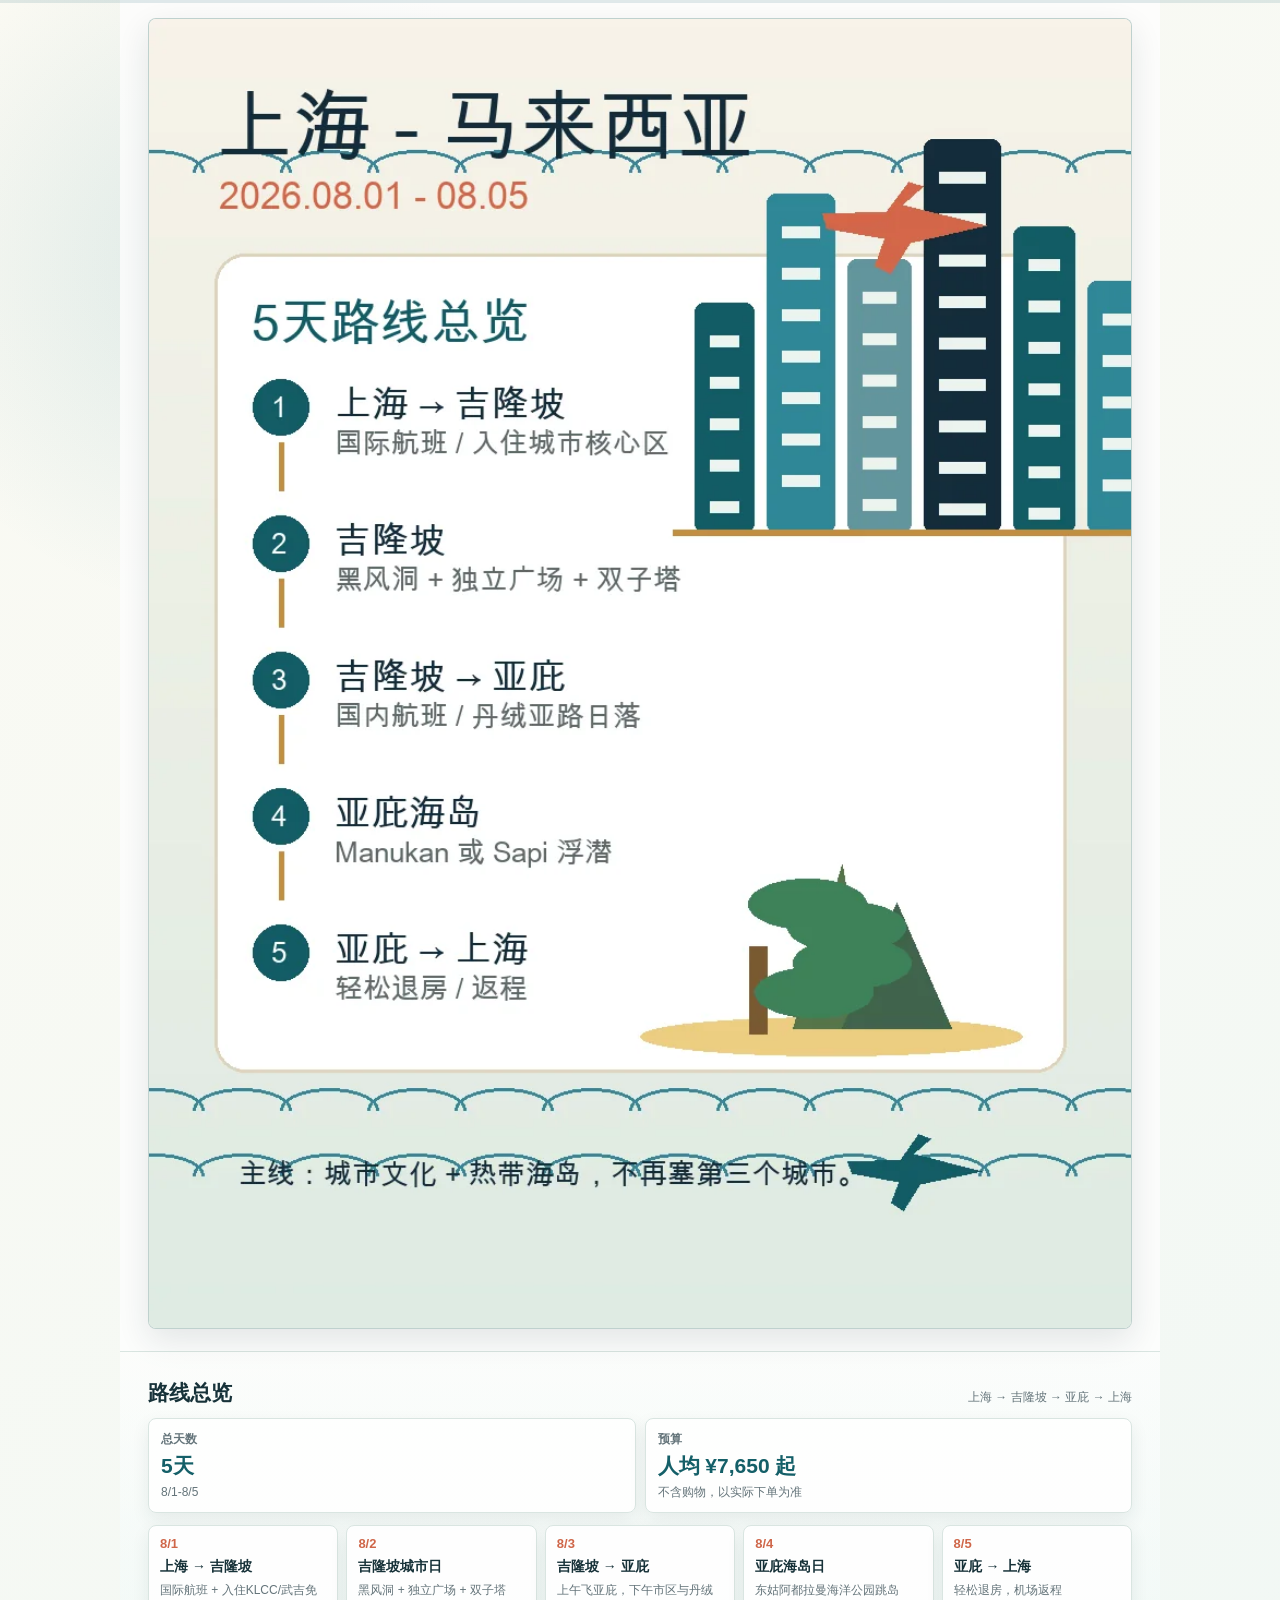
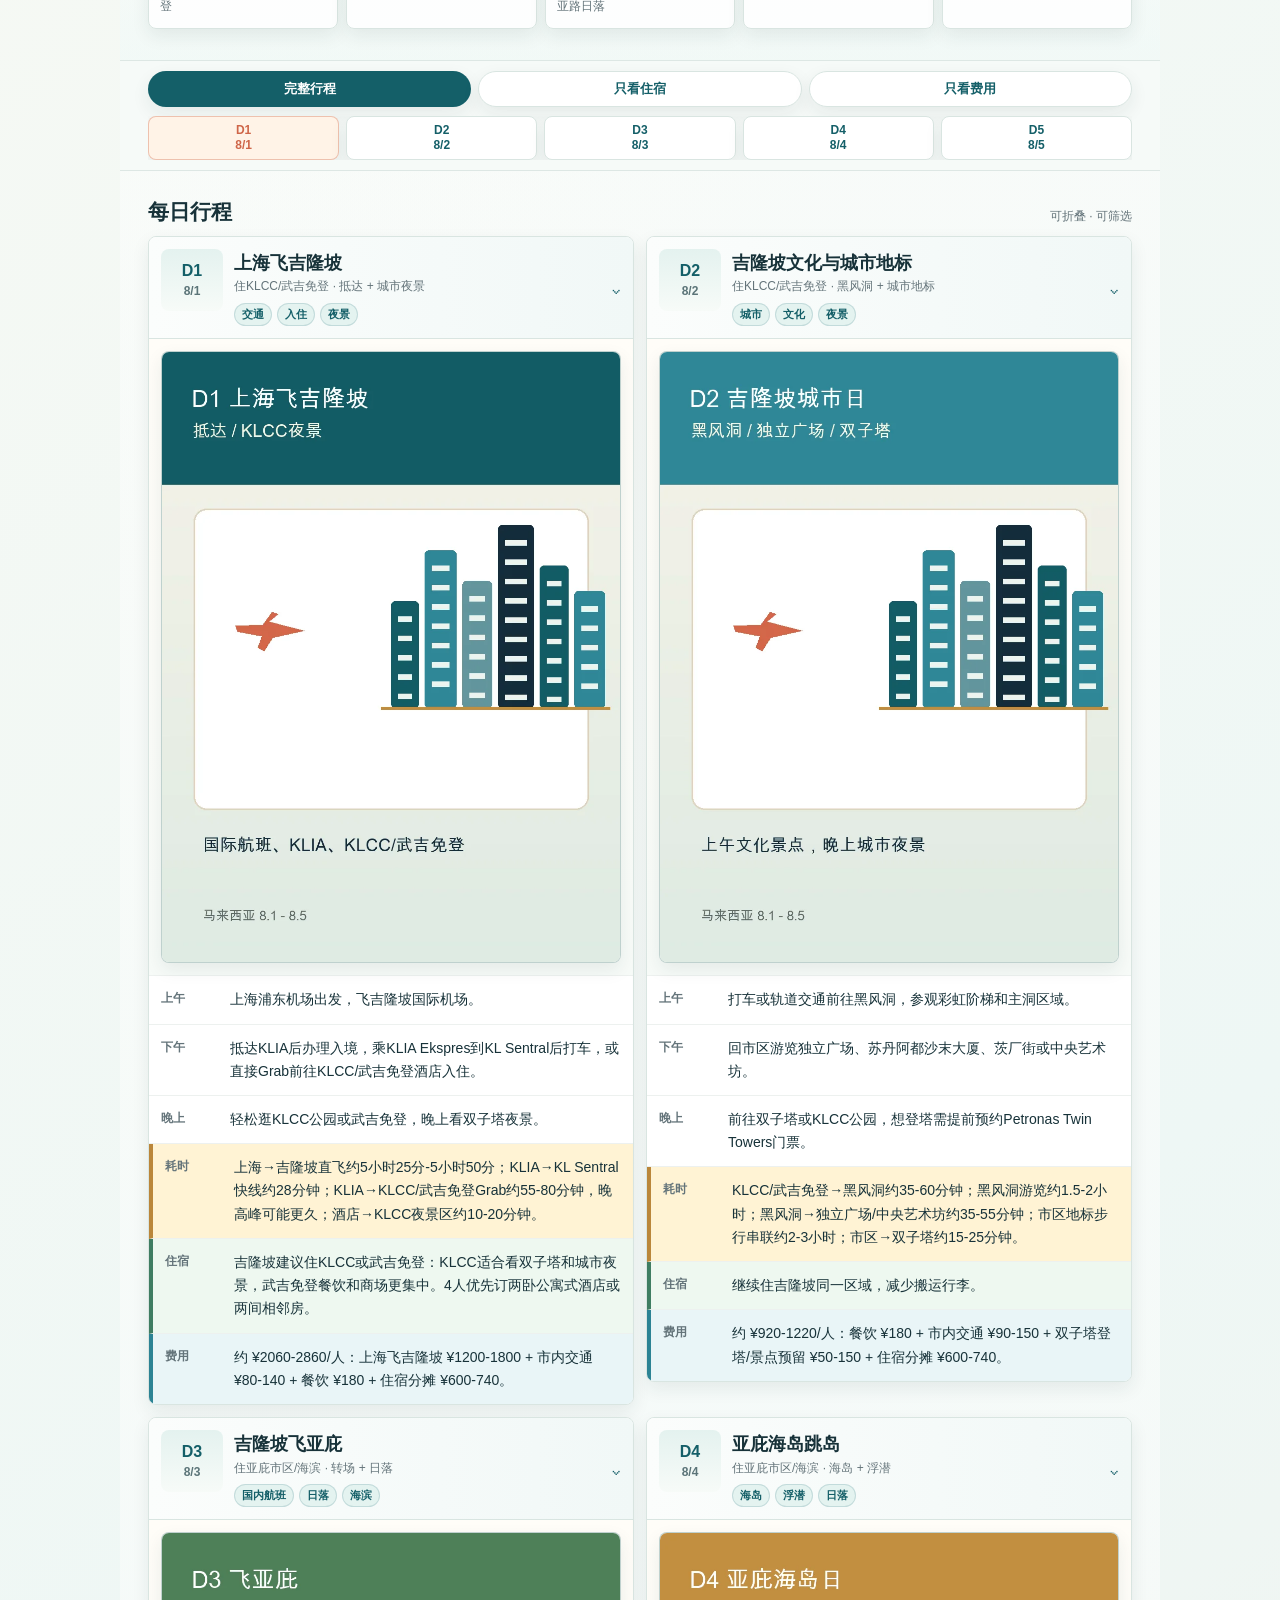
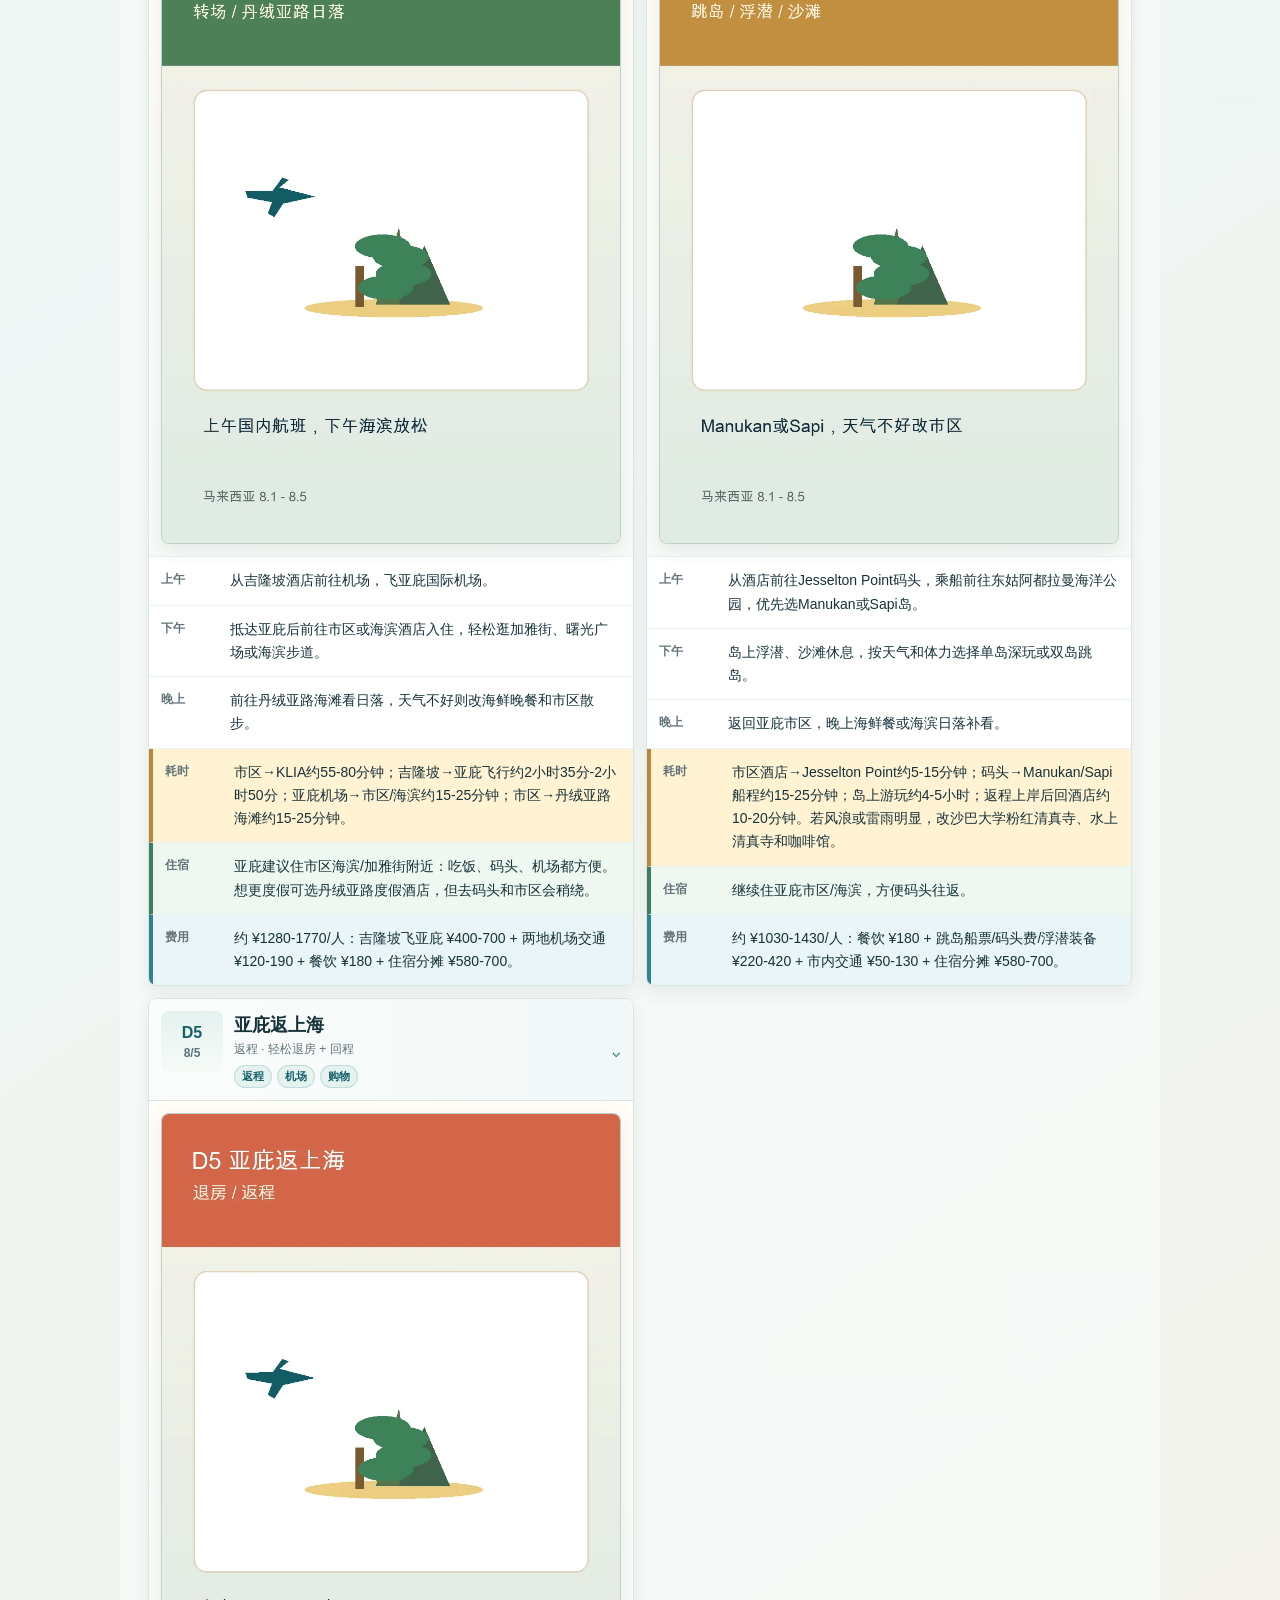
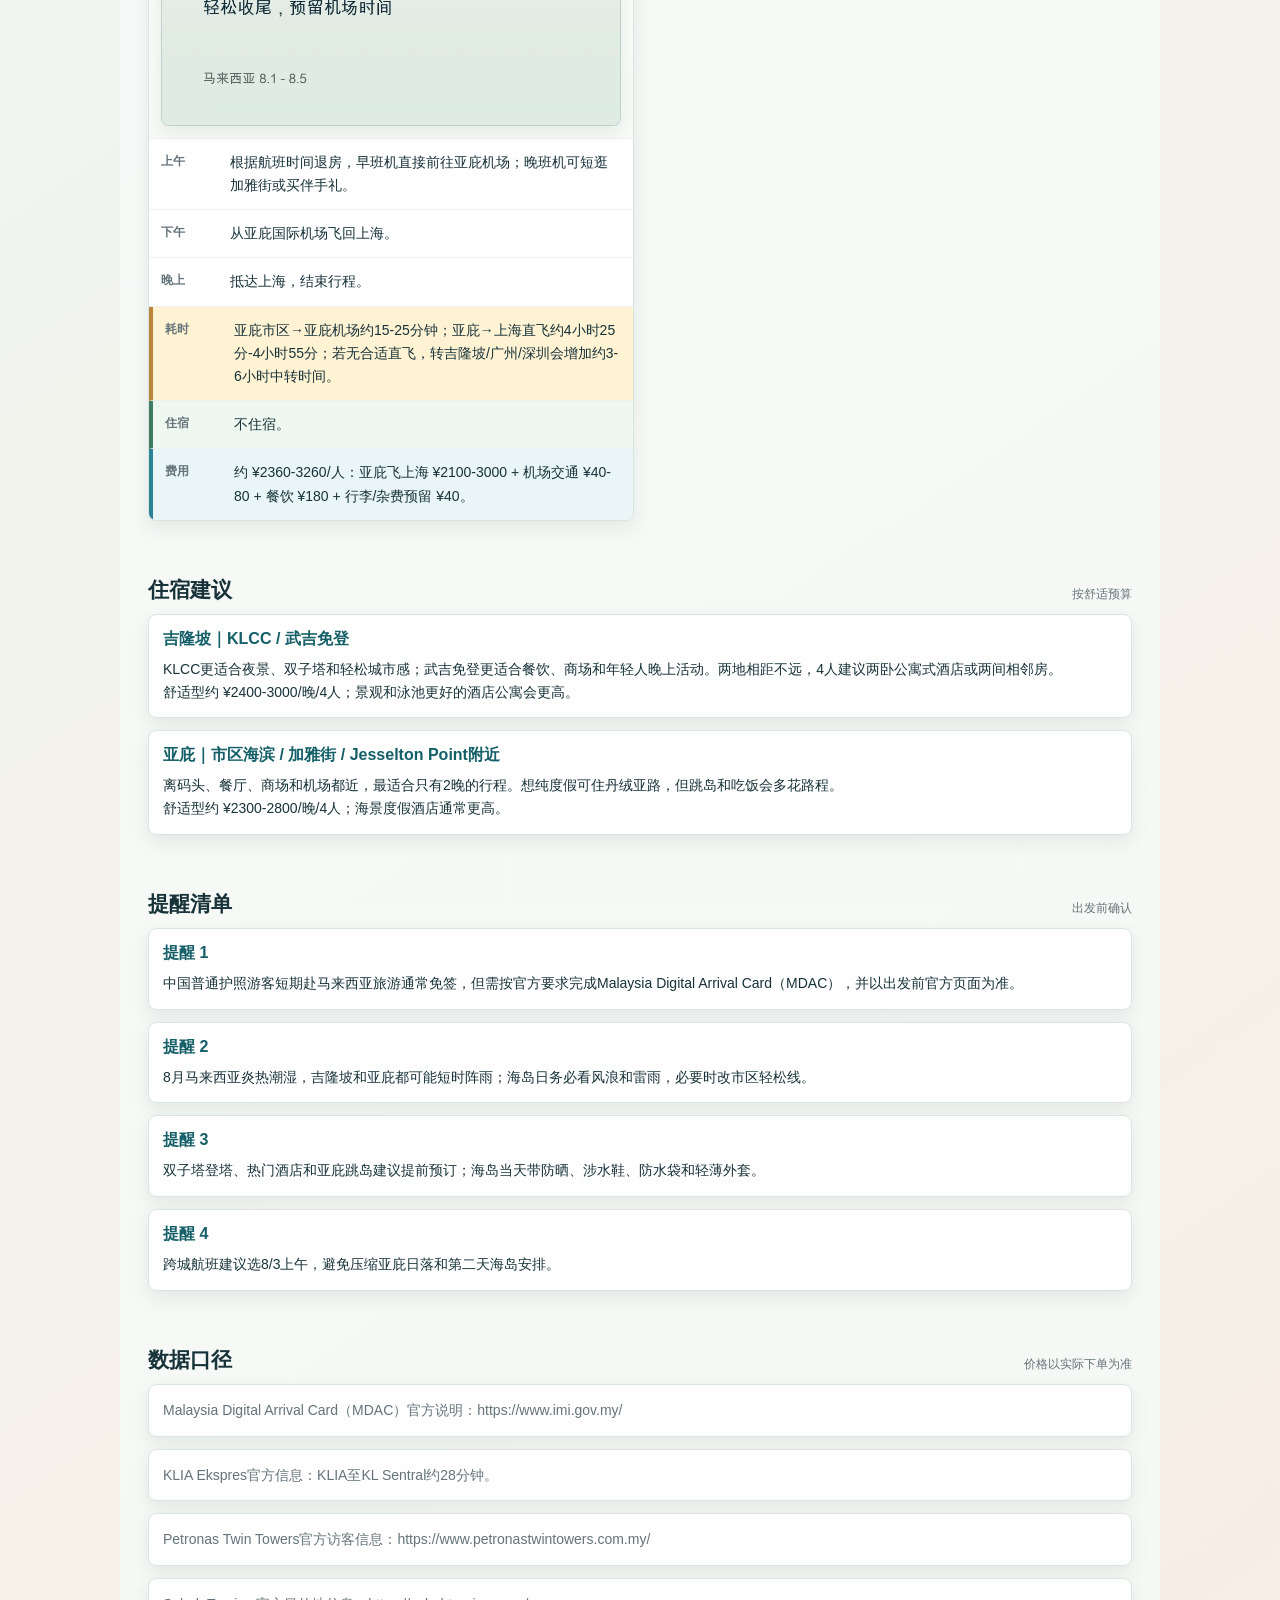
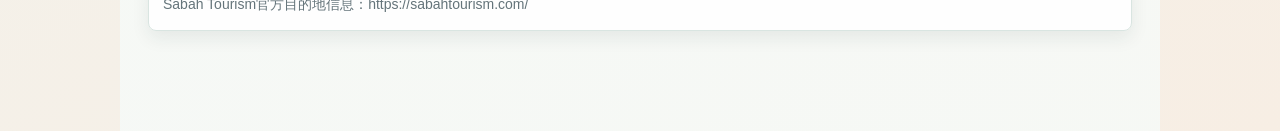
==== malaysia-2026/index.html @ f91eb735 "Add Malaysia 5 day itinerary page" ====
<!doctype html>
<html lang="zh-CN">
<head>
  <meta charset="utf-8" />
  <meta name="viewport" content="width=device-width, initial-scale=1, viewport-fit=cover" />
  <meta name="theme-color" content="#eef7f5" />
  <meta name="description" content="2026年8月1日至8月5日，上海出发，吉隆坡进、亚庇出的马来西亚5天旅行方案。" />
  <title>马来西亚5天旅行方案</title>
  <link rel="icon" type="image/png" href="assets/images/favicon.png" />
  <link rel="preload" href="assets/css/styles.css" as="style" />
  <link rel="preload" href="assets/data/itinerary.json" as="fetch" crossorigin="anonymous" />
  <link rel="preload" href="assets/images/malaysia-overview.webp" as="image" type="image/webp" />
  <link rel="stylesheet" href="assets/css/styles.css" />
</head>
<body>
  <div class="scroll-meter" aria-hidden="true"><span id="scrollMeter"></span></div>
  <div class="app-shell">
    <header class="hero" id="top">
      <img src="assets/images/malaysia-overview.webp" alt="马来西亚5天旅行总览图" width="900" height="1200" loading="eager" decoding="async" fetchpriority="high" />
    </header>

    <main>
      <section class="overview-band" aria-labelledby="overviewTitle">
        <div class="section-heading">
          <h2 id="overviewTitle">路线总览</h2>
          <span id="routeText">上海 → 吉隆坡 → 亚庇 → 上海</span>
        </div>
        <div class="stat-grid" id="statGrid"></div>
        <div class="route-strip" id="routeStrip" aria-label="基础路线"></div>
      </section>

      <nav class="control-bar" aria-label="行程快捷导航">
        <div class="view-tabs" role="tablist" aria-label="日程视图">
          <button class="view-tab is-active" type="button" data-view="all">完整行程</button>
          <button class="view-tab" type="button" data-view="stay">只看住宿</button>
          <button class="view-tab" type="button" data-view="cost">只看费用</button>
        </div>
        <div class="day-nav" id="dayNav"></div>
      </nav>

      <section class="itinerary-section" aria-labelledby="dailyTitle">
        <div class="section-heading">
          <h2 id="dailyTitle">每日行程</h2>
          <span>可折叠 · 可筛选</span>
        </div>
        <div class="day-list" id="dayList"></div>
      </section>

      <section class="info-section" aria-labelledby="lodgingTitle">
        <div class="section-heading">
          <h2 id="lodgingTitle">住宿建议</h2>
          <span>按舒适预算</span>
        </div>
        <div class="info-list" id="lodgingList"></div>
      </section>

      <section class="info-section" aria-labelledby="reminderTitle">
        <div class="section-heading">
          <h2 id="reminderTitle">提醒清单</h2>
          <span>出发前确认</span>
        </div>
        <div class="reminder-list" id="reminderList"></div>
      </section>

      <section class="info-section source-section" aria-labelledby="sourceTitle">
        <div class="section-heading">
          <h2 id="sourceTitle">数据口径</h2>
          <span>价格以实际下单为准</span>
        </div>
        <div class="source-list" id="sourceList"></div>
      </section>
    </main>
  </div>

  <div class="toast" id="toast" role="status" aria-live="polite"></div>
  <button class="top-button" id="topButton" type="button" aria-label="回到顶部">↑</button>
  <script src="assets/js/app.js" defer></script>
</body>
</html>
---- malaysia-2026/assets/css/styles.css ----
:root {
  color-scheme: light;
  --bg: #f3f7f4;
  --surface: rgba(255, 255, 255, 0.92);
  --surface-solid: #ffffff;
  --ink: #173239;
  --muted: #64747a;
  --line: #d9e5e1;
  --teal: #145f68;
  --sea: #2c8394;
  --leaf: #3f7d62;
  --coral: #cf6649;
  --gold: #ba863a;
  --gold-soft: #fff3d4;
  --sky-soft: #e9f5f7;
  --shadow: 0 12px 32px rgba(23, 50, 57, 0.11);
  --shadow-soft: 0 7px 18px rgba(23, 50, 57, 0.08);
  --radius: 8px;
  --safe-bottom: env(safe-area-inset-bottom);
  font-family: -apple-system, BlinkMacSystemFont, "PingFang SC", "Microsoft YaHei", sans-serif;
}

* {
  box-sizing: border-box;
}

html {
  scroll-behavior: smooth;
}

body {
  margin: 0;
  background:
    radial-gradient(circle at 18% 4%, rgba(44, 131, 148, 0.14), transparent 22rem),
    linear-gradient(145deg, #fbfaf3 0%, #eef7f5 48%, #f7eee4 100%);
  color: var(--ink);
  letter-spacing: 0;
  -webkit-font-smoothing: antialiased;
}

button {
  font: inherit;
  color: inherit;
  -webkit-tap-highlight-color: transparent;
}

img {
  display: block;
  max-width: 100%;
}

.scroll-meter {
  position: fixed;
  inset: 0 0 auto;
  z-index: 80;
  height: 3px;
  background: rgba(20, 95, 104, 0.12);
}

.scroll-meter span {
  display: block;
  width: 0;
  height: 100%;
  background: linear-gradient(90deg, var(--teal), var(--coral));
}

.app-shell {
  max-width: 1040px;
  min-height: 100vh;
  margin: 0 auto;
  background: linear-gradient(180deg, rgba(255, 255, 255, 0.48), rgba(246, 250, 248, 0.84));
}

.hero {
  padding: calc(10px + env(safe-area-inset-top)) 10px 12px;
  border-bottom: 1px solid var(--line);
  background: rgba(255, 255, 255, 0.58);
}

.hero img {
  width: 100%;
  height: auto;
  border: 1px solid rgba(184, 205, 201, 0.9);
  border-radius: var(--radius);
  background: var(--surface-solid);
  box-shadow: var(--shadow);
}

main {
  padding-bottom: calc(72px + var(--safe-bottom));
}

section {
  padding: 22px 12px;
}

.section-heading {
  display: flex;
  align-items: flex-end;
  justify-content: space-between;
  gap: 12px;
  margin-bottom: 12px;
}

.section-heading h2 {
  margin: 0;
  font-size: 21px;
  line-height: 1.2;
}

.section-heading span {
  max-width: 54%;
  color: var(--muted);
  font-size: 12px;
  line-height: 1.35;
  text-align: right;
}

.overview-band {
  background: linear-gradient(180deg, rgba(255, 255, 255, 0.4), rgba(235, 247, 244, 0.5));
}

.stat-grid {
  display: grid;
  grid-template-columns: repeat(2, minmax(0, 1fr));
  gap: 9px;
  margin-bottom: 12px;
}

.stat-card,
.route-step,
.day-card,
.info-card,
.reminder-item,
.source-item {
  border: 1px solid var(--line);
  border-radius: var(--radius);
  background: rgba(255, 255, 255, 0.88);
  box-shadow: var(--shadow-soft);
}

.stat-card {
  min-height: 88px;
  padding: 12px;
}

.stat-card span {
  display: block;
  color: var(--muted);
  font-size: 12px;
  font-weight: 700;
}

.stat-card strong {
  display: block;
  margin-top: 7px;
  color: var(--teal);
  font-size: 21px;
  line-height: 1.05;
}

.stat-card small {
  display: block;
  margin-top: 7px;
  color: var(--muted);
  font-size: 12px;
  line-height: 1.35;
}

.route-strip {
  display: grid;
  grid-auto-flow: column;
  grid-auto-columns: minmax(146px, 1fr);
  gap: 8px;
  overflow-x: auto;
  padding-bottom: 3px;
  scroll-snap-type: x proximity;
  scrollbar-width: none;
}

.route-strip::-webkit-scrollbar,
.day-nav::-webkit-scrollbar {
  display: none;
}

.route-step {
  min-height: 104px;
  padding: 11px;
  scroll-snap-align: start;
}

.route-step b {
  display: block;
  color: var(--coral);
  font-size: 13px;
  line-height: 1.1;
}

.route-step strong {
  display: block;
  margin-top: 7px;
  font-size: 14px;
  line-height: 1.25;
}

.route-step span {
  display: block;
  margin-top: 6px;
  color: var(--muted);
  font-size: 12px;
  line-height: 1.35;
}

.control-bar {
  position: sticky;
  top: 3px;
  z-index: 50;
  padding: 10px 12px;
  border-block: 1px solid rgba(217, 229, 225, 0.86);
  background: rgba(246, 250, 248, 0.92);
  backdrop-filter: blur(16px);
}

.view-tabs {
  display: grid;
  grid-template-columns: repeat(3, minmax(0, 1fr));
  gap: 7px;
  margin-bottom: 9px;
}

.view-tab,
.day-chip,
.top-button {
  border: 1px solid var(--line);
  background: var(--surface-solid);
  box-shadow: var(--shadow-soft);
  cursor: pointer;
}

.view-tab {
  min-height: 36px;
  border-radius: 999px;
  color: var(--teal);
  font-size: 13px;
  font-weight: 760;
}

.view-tab.is-active {
  border-color: rgba(20, 95, 104, 0.28);
  background: var(--teal);
  color: #fff;
}

.day-nav {
  display: grid;
  grid-auto-flow: column;
  grid-auto-columns: minmax(58px, 1fr);
  gap: 7px;
  overflow-x: auto;
}

.day-chip {
  min-height: 44px;
  border-radius: var(--radius);
  color: var(--teal);
  font-size: 12px;
  font-weight: 760;
  line-height: 1.2;
}

.day-chip.is-active {
  border-color: rgba(207, 102, 73, 0.36);
  background: #fff3e7;
  color: var(--coral);
}

.day-list,
.info-list,
.reminder-list,
.source-list {
  display: grid;
  gap: 12px;
}

.day-card {
  overflow: hidden;
  background: var(--surface-solid);
  scroll-margin-top: 112px;
}

.day-button {
  display: grid;
  grid-template-columns: 62px 1fr auto;
  gap: 11px;
  width: 100%;
  padding: 12px;
  border: 0;
  border-bottom: 1px solid var(--line);
  background: linear-gradient(90deg, #fbfdfc, #f1f8f7);
  text-align: left;
  cursor: pointer;
}

.date-box {
  min-height: 62px;
  border-radius: var(--radius);
  background: linear-gradient(180deg, #e4f2ef, #f7fbf8);
  color: var(--teal);
  display: flex;
  flex-direction: column;
  align-items: center;
  justify-content: center;
  text-align: center;
  font-weight: 840;
  font-size: 16px;
  line-height: 1.05;
}

.date-box small {
  margin-top: 5px;
  color: #5b7478;
  font-size: 12px;
  font-weight: 720;
}

.day-title {
  margin: 3px 0 4px;
  font-size: 18px;
  line-height: 1.25;
}

.day-theme {
  margin: 0;
  color: var(--muted);
  font-size: 12px;
  line-height: 1.35;
}

.day-tags {
  display: flex;
  flex-wrap: wrap;
  gap: 5px;
  margin-top: 8px;
}

.day-tags span {
  padding: 3px 7px;
  border: 1px solid rgba(20, 95, 104, 0.16);
  border-radius: 999px;
  color: var(--teal);
  background: rgba(220, 239, 235, 0.7);
  font-size: 11px;
  font-weight: 700;
}

.chevron {
  align-self: center;
  color: var(--teal);
  font-size: 22px;
  line-height: 1;
  transition: transform 180ms ease;
}

.day-card.is-collapsed .chevron {
  transform: rotate(-90deg);
}

.day-card.is-collapsed .slots {
  display: none;
}

.day-photo {
  margin: 0;
  padding: 12px;
  border-bottom: 1px solid #edf1ef;
  background: linear-gradient(180deg, #fffdf8, #f7fbf8);
}

.day-photo img {
  width: 100%;
  height: auto;
  border: 1px solid rgba(184, 205, 201, 0.9);
  border-radius: var(--radius);
  background: #fff;
  box-shadow: var(--shadow-soft);
}

.day-photo[hidden],
.slot[hidden] {
  display: none;
}

.slot {
  display: grid;
  grid-template-columns: 58px 1fr;
  gap: 11px;
  padding: 12px;
  border-bottom: 1px solid #edf1ef;
}

.slot:last-child {
  border-bottom: 0;
}

.slot-name {
  color: var(--muted);
  font-size: 12px;
  font-weight: 820;
  padding-top: 2px;
}

.slot-text {
  color: var(--ink);
  font-size: 14px;
  line-height: 1.66;
  overflow-wrap: anywhere;
}

.slot[data-kind="time"] {
  border-left: 4px solid var(--gold);
  background: var(--gold-soft);
}

.slot[data-kind="stay"] {
  border-left: 4px solid var(--leaf);
  background: #eef8f0;
}

.slot[data-kind="cost"] {
  border-left: 4px solid var(--sea);
  background: var(--sky-soft);
}

.info-card,
.reminder-item,
.source-item {
  padding: 14px;
}

.info-card h3,
.reminder-item h3 {
  margin: 0 0 8px;
  color: var(--teal);
  font-size: 16px;
}

.info-card p,
.reminder-item p,
.source-item {
  margin: 0;
  color: var(--ink);
  font-size: 14px;
  line-height: 1.62;
}

.source-item {
  color: var(--muted);
  overflow-wrap: anywhere;
}

.top-button {
  position: fixed;
  right: 12px;
  bottom: calc(12px + var(--safe-bottom));
  z-index: 70;
  width: 44px;
  height: 44px;
  border-radius: 999px;
  color: var(--teal);
  font-size: 20px;
  opacity: 0;
  pointer-events: none;
  transform: translateY(8px);
  transition: opacity 180ms ease, transform 180ms ease;
}

.top-button.is-visible {
  opacity: 1;
  pointer-events: auto;
  transform: translateY(0);
}

.toast {
  position: fixed;
  left: 50%;
  bottom: calc(68px + var(--safe-bottom));
  z-index: 90;
  max-width: min(320px, calc(100vw - 32px));
  padding: 10px 13px;
  border-radius: 999px;
  background: rgba(23, 50, 57, 0.92);
  color: #fff;
  font-size: 13px;
  opacity: 0;
  pointer-events: none;
  transform: translate(-50%, 8px);
  transition: opacity 180ms ease, transform 180ms ease;
}

.toast.is-visible {
  opacity: 1;
  transform: translate(-50%, 0);
}

@media (min-width: 760px) {
  .hero {
    padding: calc(18px + env(safe-area-inset-top)) 28px 22px;
  }

  section {
    padding: 28px;
  }

  .stat-grid {
    grid-template-columns: repeat(2, minmax(0, 1fr));
  }

  .route-strip {
    grid-template-columns: repeat(5, 1fr);
    grid-auto-flow: initial;
    overflow: visible;
  }

  .day-list {
    grid-template-columns: repeat(2, minmax(0, 1fr));
    align-items: start;
  }

  .control-bar {
    padding-inline: 28px;
  }

  .top-button {
    display: none;
  }
}
---- malaysia-2026/assets/css/styles.css ----
:root {
  color-scheme: light;
  --bg: #f3f7f4;
  --surface: rgba(255, 255, 255, 0.92);
  --surface-solid: #ffffff;
  --ink: #173239;
  --muted: #64747a;
  --line: #d9e5e1;
  --teal: #145f68;
  --sea: #2c8394;
  --leaf: #3f7d62;
  --coral: #cf6649;
  --gold: #ba863a;
  --gold-soft: #fff3d4;
  --sky-soft: #e9f5f7;
  --shadow: 0 12px 32px rgba(23, 50, 57, 0.11);
  --shadow-soft: 0 7px 18px rgba(23, 50, 57, 0.08);
  --radius: 8px;
  --safe-bottom: env(safe-area-inset-bottom);
  font-family: -apple-system, BlinkMacSystemFont, "PingFang SC", "Microsoft YaHei", sans-serif;
}

* {
  box-sizing: border-box;
}

html {
  scroll-behavior: smooth;
}

body {
  margin: 0;
  background:
    radial-gradient(circle at 18% 4%, rgba(44, 131, 148, 0.14), transparent 22rem),
    linear-gradient(145deg, #fbfaf3 0%, #eef7f5 48%, #f7eee4 100%);
  color: var(--ink);
  letter-spacing: 0;
  -webkit-font-smoothing: antialiased;
}

button {
  font: inherit;
  color: inherit;
  -webkit-tap-highlight-color: transparent;
}

img {
  display: block;
  max-width: 100%;
}

.scroll-meter {
  position: fixed;
  inset: 0 0 auto;
  z-index: 80;
  height: 3px;
  background: rgba(20, 95, 104, 0.12);
}

.scroll-meter span {
  display: block;
  width: 0;
  height: 100%;
  background: linear-gradient(90deg, var(--teal), var(--coral));
}

.app-shell {
  max-width: 1040px;
  min-height: 100vh;
  margin: 0 auto;
  background: linear-gradient(180deg, rgba(255, 255, 255, 0.48), rgba(246, 250, 248, 0.84));
}

.hero {
  padding: calc(10px + env(safe-area-inset-top)) 10px 12px;
  border-bottom: 1px solid var(--line);
  background: rgba(255, 255, 255, 0.58);
}

.hero img {
  width: 100%;
  height: auto;
  border: 1px solid rgba(184, 205, 201, 0.9);
  border-radius: var(--radius);
  background: var(--surface-solid);
  box-shadow: var(--shadow);
}

main {
  padding-bottom: calc(72px + var(--safe-bottom));
}

section {
  padding: 22px 12px;
}

.section-heading {
  display: flex;
  align-items: flex-end;
  justify-content: space-between;
  gap: 12px;
  margin-bottom: 12px;
}

.section-heading h2 {
  margin: 0;
  font-size: 21px;
  line-height: 1.2;
}

.section-heading span {
  max-width: 54%;
  color: var(--muted);
  font-size: 12px;
  line-height: 1.35;
  text-align: right;
}

.overview-band {
  background: linear-gradient(180deg, rgba(255, 255, 255, 0.4), rgba(235, 247, 244, 0.5));
}

.stat-grid {
  display: grid;
  grid-template-columns: repeat(2, minmax(0, 1fr));
  gap: 9px;
  margin-bottom: 12px;
}

.stat-card,
.route-step,
.day-card,
.info-card,
.reminder-item,
.source-item {
  border: 1px solid var(--line);
  border-radius: var(--radius);
  background: rgba(255, 255, 255, 0.88);
  box-shadow: var(--shadow-soft);
}

.stat-card {
  min-height: 88px;
  padding: 12px;
}

.stat-card span {
  display: block;
  color: var(--muted);
  font-size: 12px;
  font-weight: 700;
}

.stat-card strong {
  display: block;
  margin-top: 7px;
  color: var(--teal);
  font-size: 21px;
  line-height: 1.05;
}

.stat-card small {
  display: block;
  margin-top: 7px;
  color: var(--muted);
  font-size: 12px;
  line-height: 1.35;
}

.route-strip {
  display: grid;
  grid-auto-flow: column;
  grid-auto-columns: minmax(146px, 1fr);
  gap: 8px;
  overflow-x: auto;
  padding-bottom: 3px;
  scroll-snap-type: x proximity;
  scrollbar-width: none;
}

.route-strip::-webkit-scrollbar,
.day-nav::-webkit-scrollbar {
  display: none;
}

.route-step {
  min-height: 104px;
  padding: 11px;
  scroll-snap-align: start;
}

.route-step b {
  display: block;
  color: var(--coral);
  font-size: 13px;
  line-height: 1.1;
}

.route-step strong {
  display: block;
  margin-top: 7px;
  font-size: 14px;
  line-height: 1.25;
}

.route-step span {
  display: block;
  margin-top: 6px;
  color: var(--muted);
  font-size: 12px;
  line-height: 1.35;
}

.control-bar {
  position: sticky;
  top: 3px;
  z-index: 50;
  padding: 10px 12px;
  border-block: 1px solid rgba(217, 229, 225, 0.86);
  background: rgba(246, 250, 248, 0.92);
  backdrop-filter: blur(16px);
}

.view-tabs {
  display: grid;
  grid-template-columns: repeat(3, minmax(0, 1fr));
  gap: 7px;
  margin-bottom: 9px;
}

.view-tab,
.day-chip,
.top-button {
  border: 1px solid var(--line);
  background: var(--surface-solid);
  box-shadow: var(--shadow-soft);
  cursor: pointer;
}

.view-tab {
  min-height: 36px;
  border-radius: 999px;
  color: var(--teal);
  font-size: 13px;
  font-weight: 760;
}

.view-tab.is-active {
  border-color: rgba(20, 95, 104, 0.28);
  background: var(--teal);
  color: #fff;
}

.day-nav {
  display: grid;
  grid-auto-flow: column;
  grid-auto-columns: minmax(58px, 1fr);
  gap: 7px;
  overflow-x: auto;
}

.day-chip {
  min-height: 44px;
  border-radius: var(--radius);
  color: var(--teal);
  font-size: 12px;
  font-weight: 760;
  line-height: 1.2;
}

.day-chip.is-active {
  border-color: rgba(207, 102, 73, 0.36);
  background: #fff3e7;
  color: var(--coral);
}

.day-list,
.info-list,
.reminder-list,
.source-list {
  display: grid;
  gap: 12px;
}

.day-card {
  overflow: hidden;
  background: var(--surface-solid);
  scroll-margin-top: 112px;
}

.day-button {
  display: grid;
  grid-template-columns: 62px 1fr auto;
  gap: 11px;
  width: 100%;
  padding: 12px;
  border: 0;
  border-bottom: 1px solid var(--line);
  background: linear-gradient(90deg, #fbfdfc, #f1f8f7);
  text-align: left;
  cursor: pointer;
}

.date-box {
  min-height: 62px;
  border-radius: var(--radius);
  background: linear-gradient(180deg, #e4f2ef, #f7fbf8);
  color: var(--teal);
  display: flex;
  flex-direction: column;
  align-items: center;
  justify-content: center;
  text-align: center;
  font-weight: 840;
  font-size: 16px;
  line-height: 1.05;
}

.date-box small {
  margin-top: 5px;
  color: #5b7478;
  font-size: 12px;
  font-weight: 720;
}

.day-title {
  margin: 3px 0 4px;
  font-size: 18px;
  line-height: 1.25;
}

.day-theme {
  margin: 0;
  color: var(--muted);
  font-size: 12px;
  line-height: 1.35;
}

.day-tags {
  display: flex;
  flex-wrap: wrap;
  gap: 5px;
  margin-top: 8px;
}

.day-tags span {
  padding: 3px 7px;
  border: 1px solid rgba(20, 95, 104, 0.16);
  border-radius: 999px;
  color: var(--teal);
  background: rgba(220, 239, 235, 0.7);
  font-size: 11px;
  font-weight: 700;
}

.chevron {
  align-self: center;
  color: var(--teal);
  font-size: 22px;
  line-height: 1;
  transition: transform 180ms ease;
}

.day-card.is-collapsed .chevron {
  transform: rotate(-90deg);
}

.day-card.is-collapsed .slots {
  display: none;
}

.day-photo {
  margin: 0;
  padding: 12px;
  border-bottom: 1px solid #edf1ef;
  background: linear-gradient(180deg, #fffdf8, #f7fbf8);
}

.day-photo img {
  width: 100%;
  height: auto;
  border: 1px solid rgba(184, 205, 201, 0.9);
  border-radius: var(--radius);
  background: #fff;
  box-shadow: var(--shadow-soft);
}

.day-photo[hidden],
.slot[hidden] {
  display: none;
}

.slot {
  display: grid;
  grid-template-columns: 58px 1fr;
  gap: 11px;
  padding: 12px;
  border-bottom: 1px solid #edf1ef;
}

.slot:last-child {
  border-bottom: 0;
}

.slot-name {
  color: var(--muted);
  font-size: 12px;
  font-weight: 820;
  padding-top: 2px;
}

.slot-text {
  color: var(--ink);
  font-size: 14px;
  line-height: 1.66;
  overflow-wrap: anywhere;
}

.slot[data-kind="time"] {
  border-left: 4px solid var(--gold);
  background: var(--gold-soft);
}

.slot[data-kind="stay"] {
  border-left: 4px solid var(--leaf);
  background: #eef8f0;
}

.slot[data-kind="cost"] {
  border-left: 4px solid var(--sea);
  background: var(--sky-soft);
}

.info-card,
.reminder-item,
.source-item {
  padding: 14px;
}

.info-card h3,
.reminder-item h3 {
  margin: 0 0 8px;
  color: var(--teal);
  font-size: 16px;
}

.info-card p,
.reminder-item p,
.source-item {
  margin: 0;
  color: var(--ink);
  font-size: 14px;
  line-height: 1.62;
}

.source-item {
  color: var(--muted);
  overflow-wrap: anywhere;
}

.top-button {
  position: fixed;
  right: 12px;
  bottom: calc(12px + var(--safe-bottom));
  z-index: 70;
  width: 44px;
  height: 44px;
  border-radius: 999px;
  color: var(--teal);
  font-size: 20px;
  opacity: 0;
  pointer-events: none;
  transform: translateY(8px);
  transition: opacity 180ms ease, transform 180ms ease;
}

.top-button.is-visible {
  opacity: 1;
  pointer-events: auto;
  transform: translateY(0);
}

.toast {
  position: fixed;
  left: 50%;
  bottom: calc(68px + var(--safe-bottom));
  z-index: 90;
  max-width: min(320px, calc(100vw - 32px));
  padding: 10px 13px;
  border-radius: 999px;
  background: rgba(23, 50, 57, 0.92);
  color: #fff;
  font-size: 13px;
  opacity: 0;
  pointer-events: none;
  transform: translate(-50%, 8px);
  transition: opacity 180ms ease, transform 180ms ease;
}

.toast.is-visible {
  opacity: 1;
  transform: translate(-50%, 0);
}

@media (min-width: 760px) {
  .hero {
    padding: calc(18px + env(safe-area-inset-top)) 28px 22px;
  }

  section {
    padding: 28px;
  }

  .stat-grid {
    grid-template-columns: repeat(2, minmax(0, 1fr));
  }

  .route-strip {
    grid-template-columns: repeat(5, 1fr);
    grid-auto-flow: initial;
    overflow: visible;
  }

  .day-list {
    grid-template-columns: repeat(2, minmax(0, 1fr));
    align-items: start;
  }

  .control-bar {
    padding-inline: 28px;
  }

  .top-button {
    display: none;
  }
}
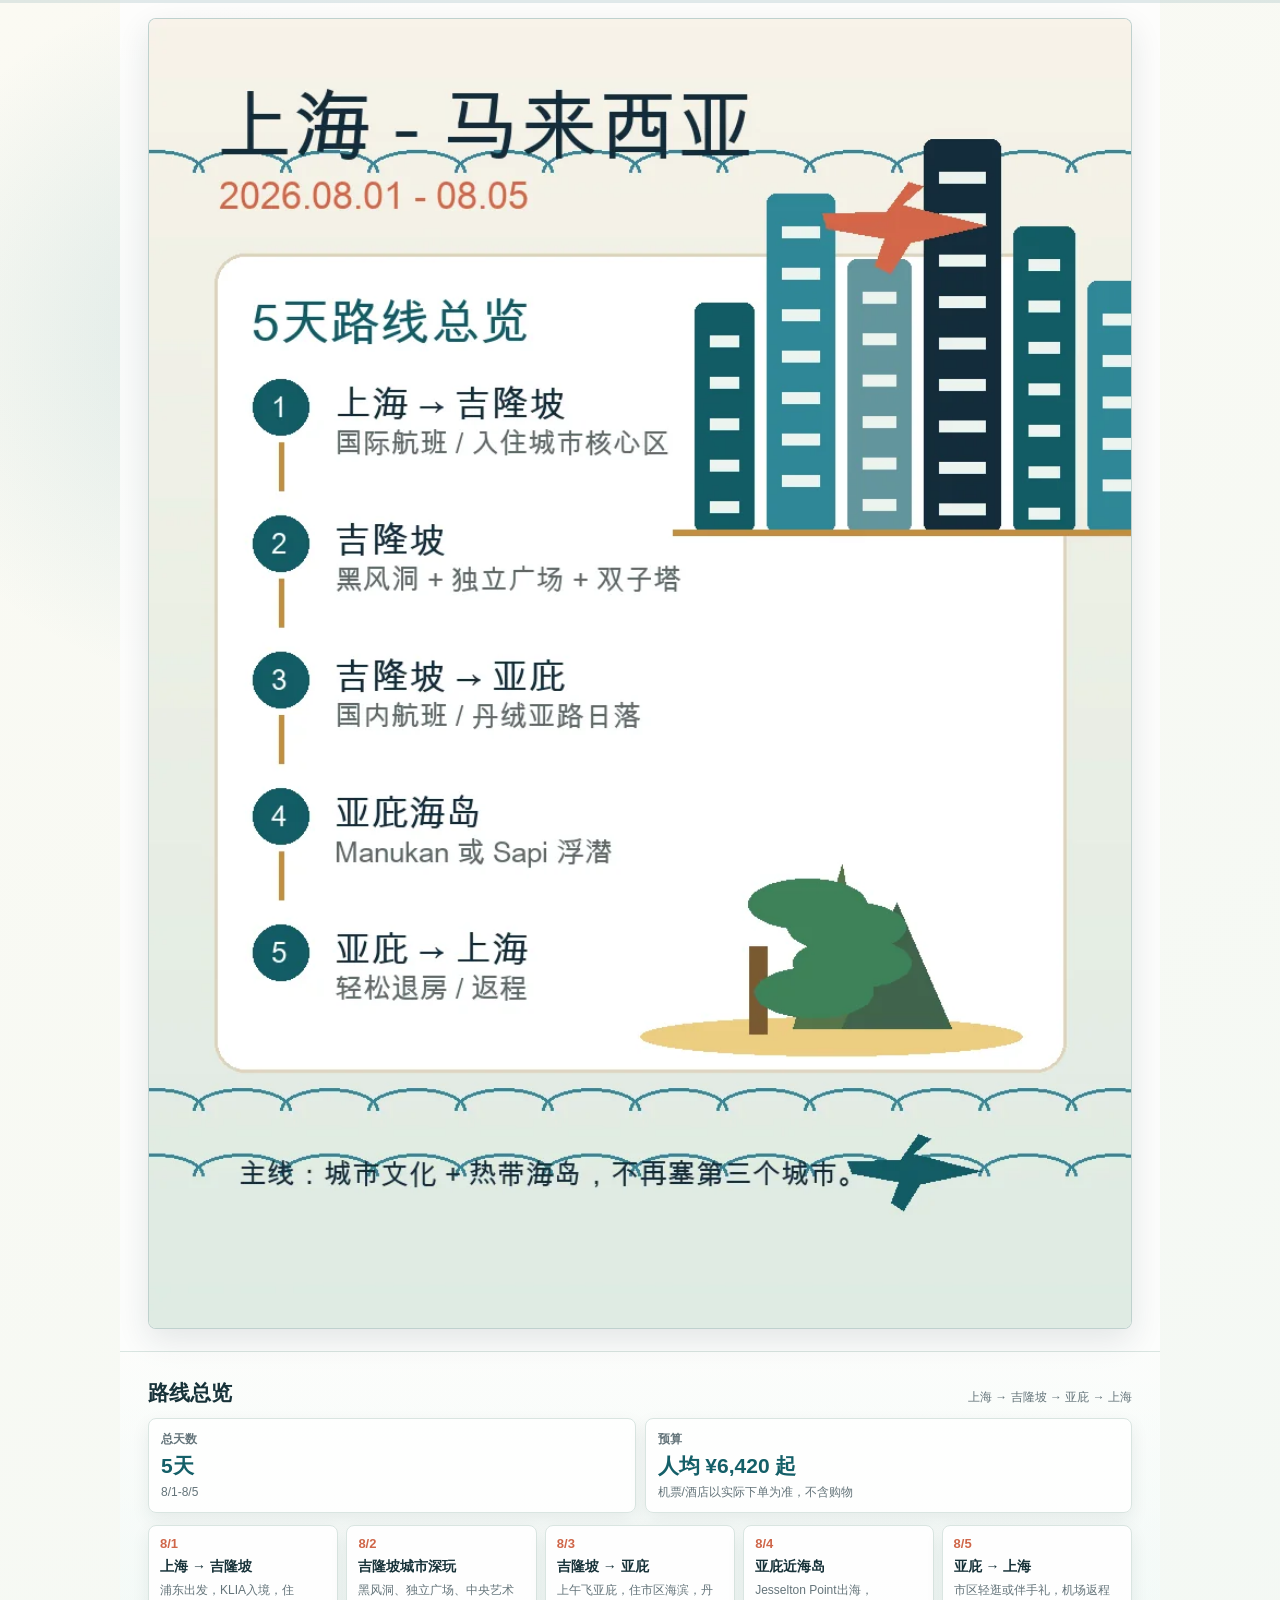
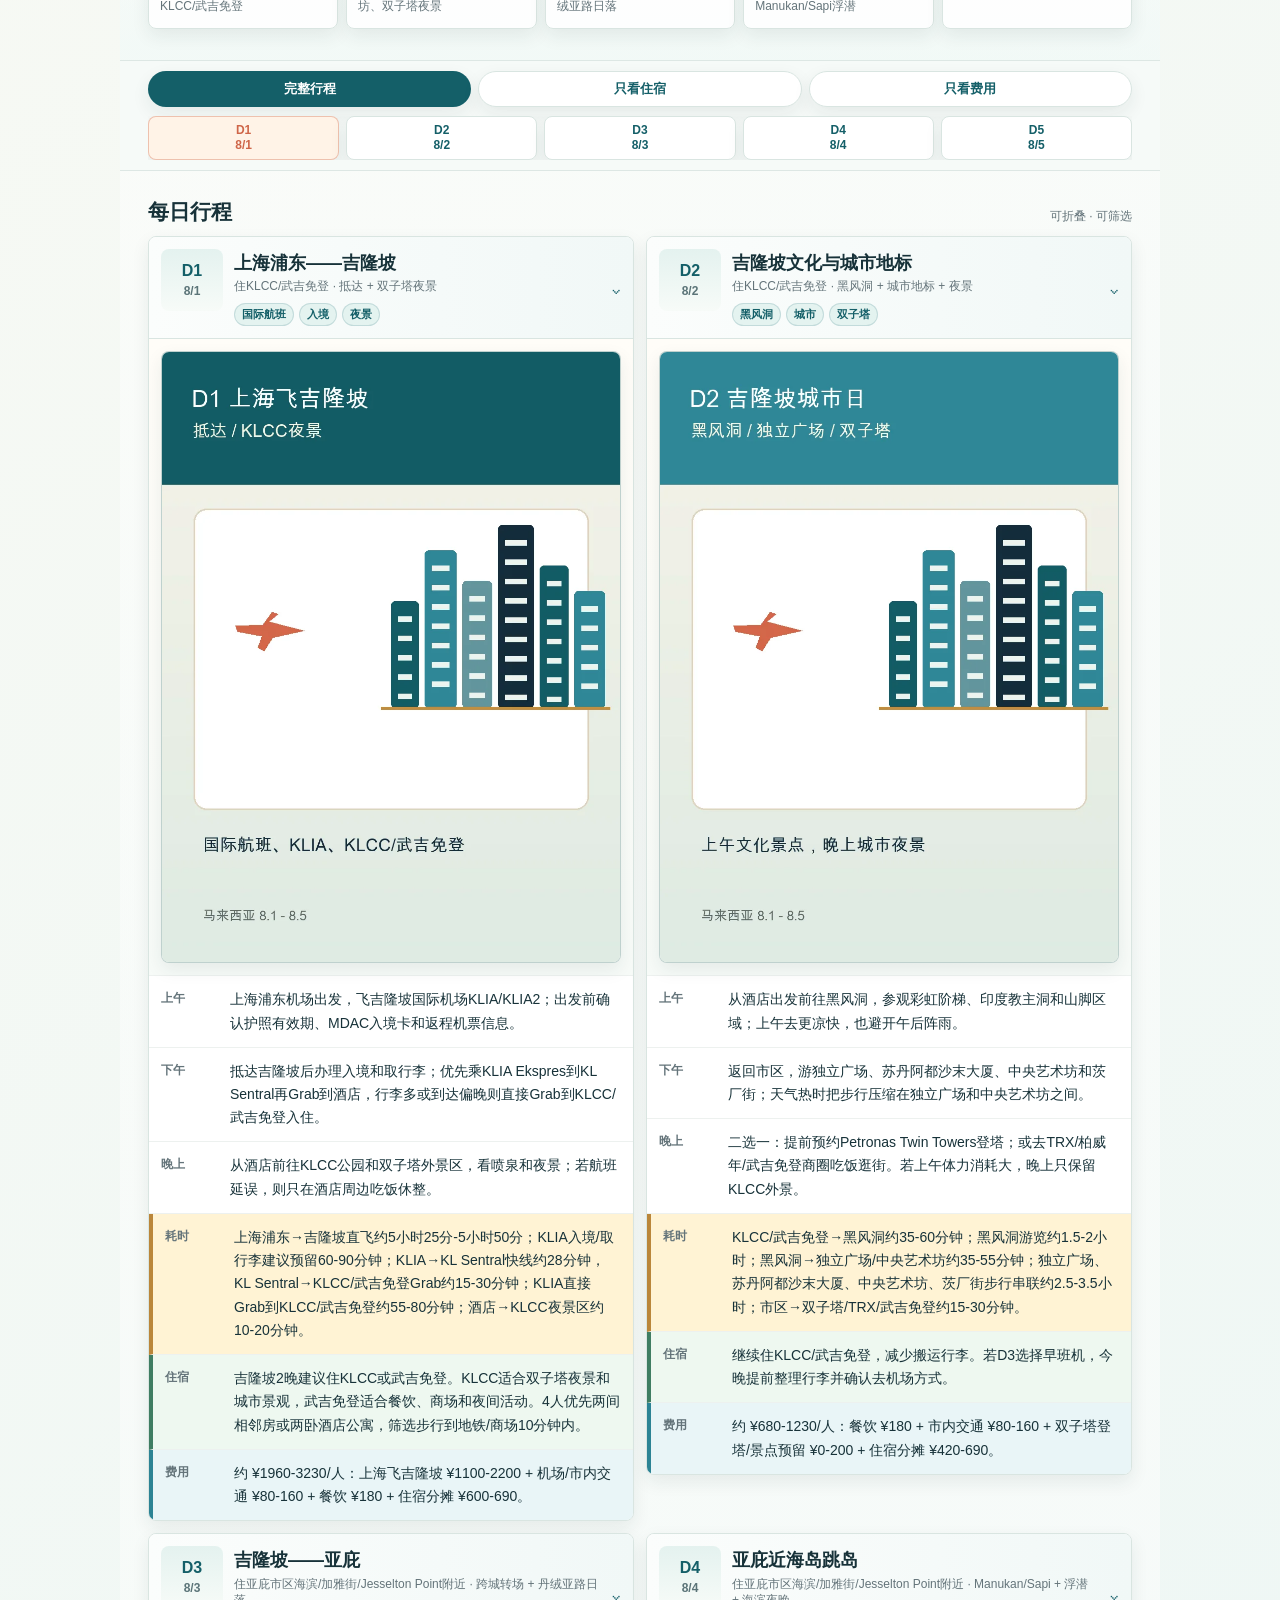
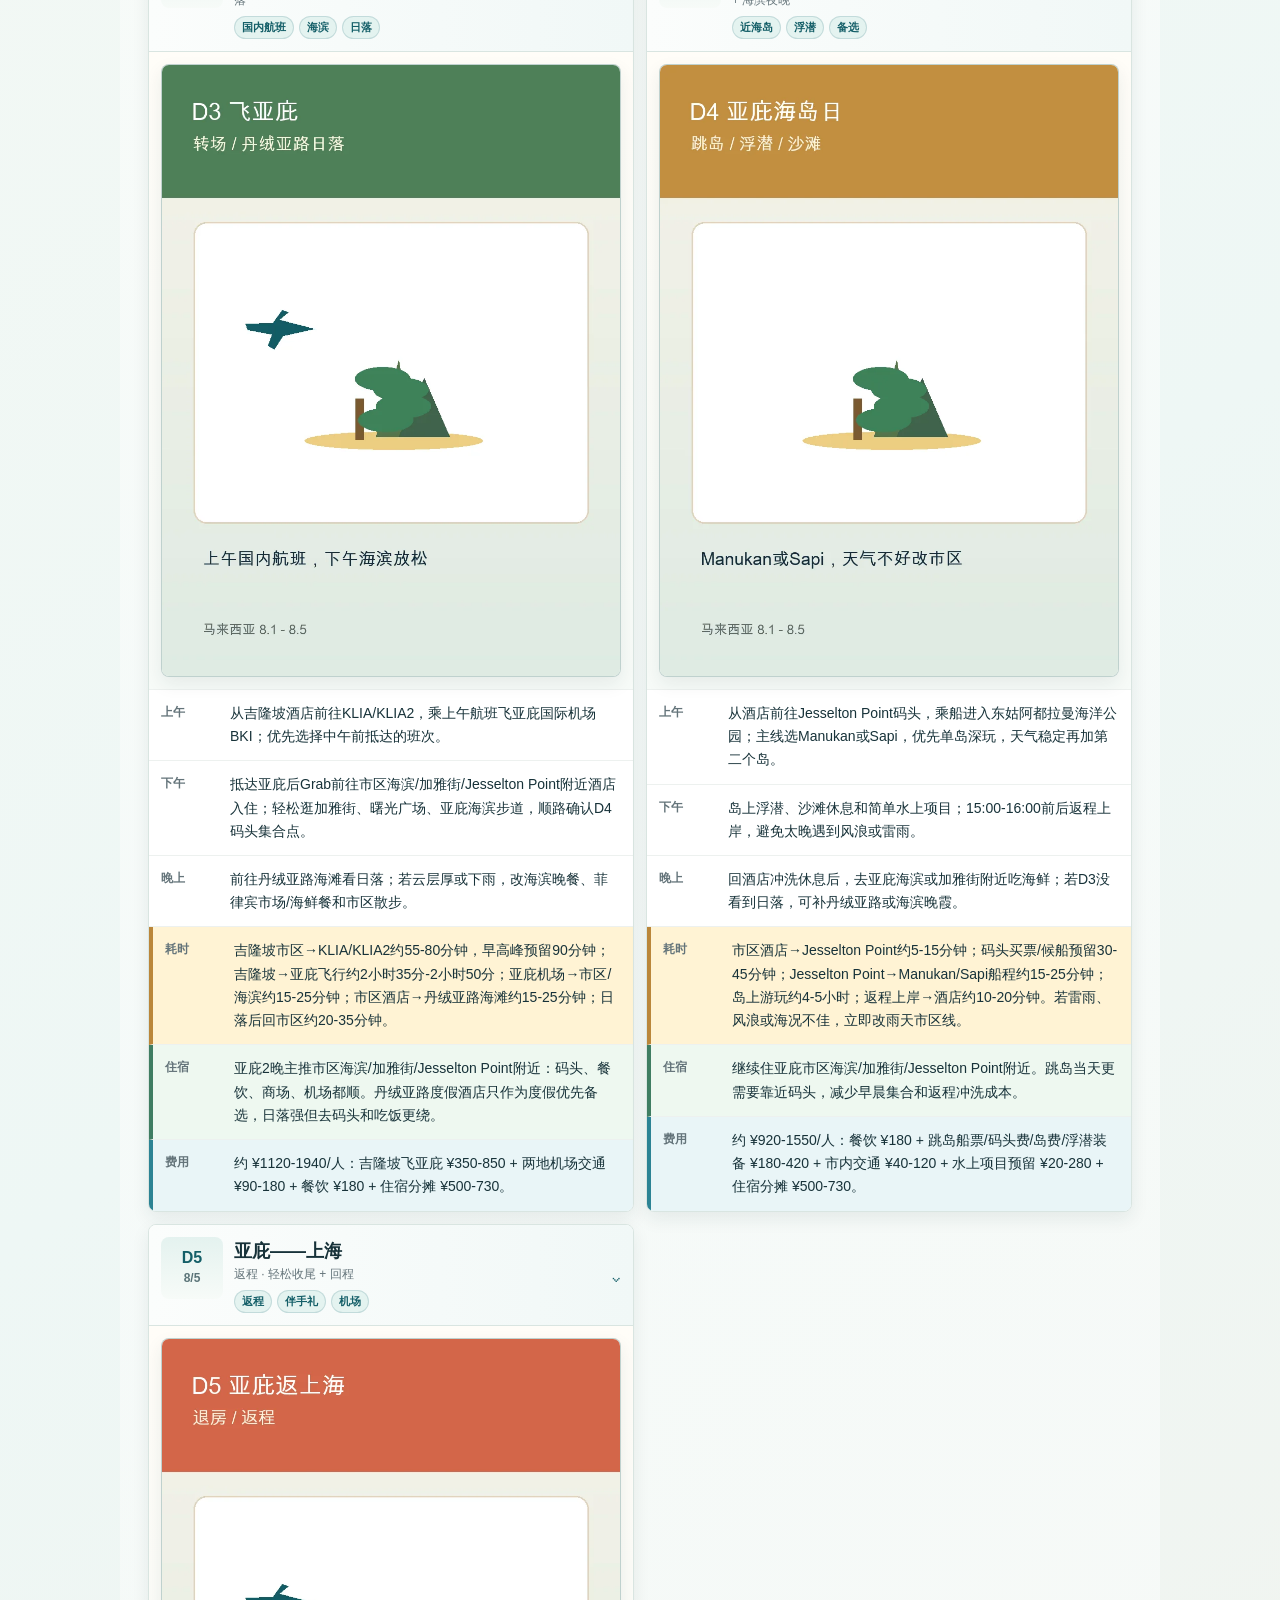
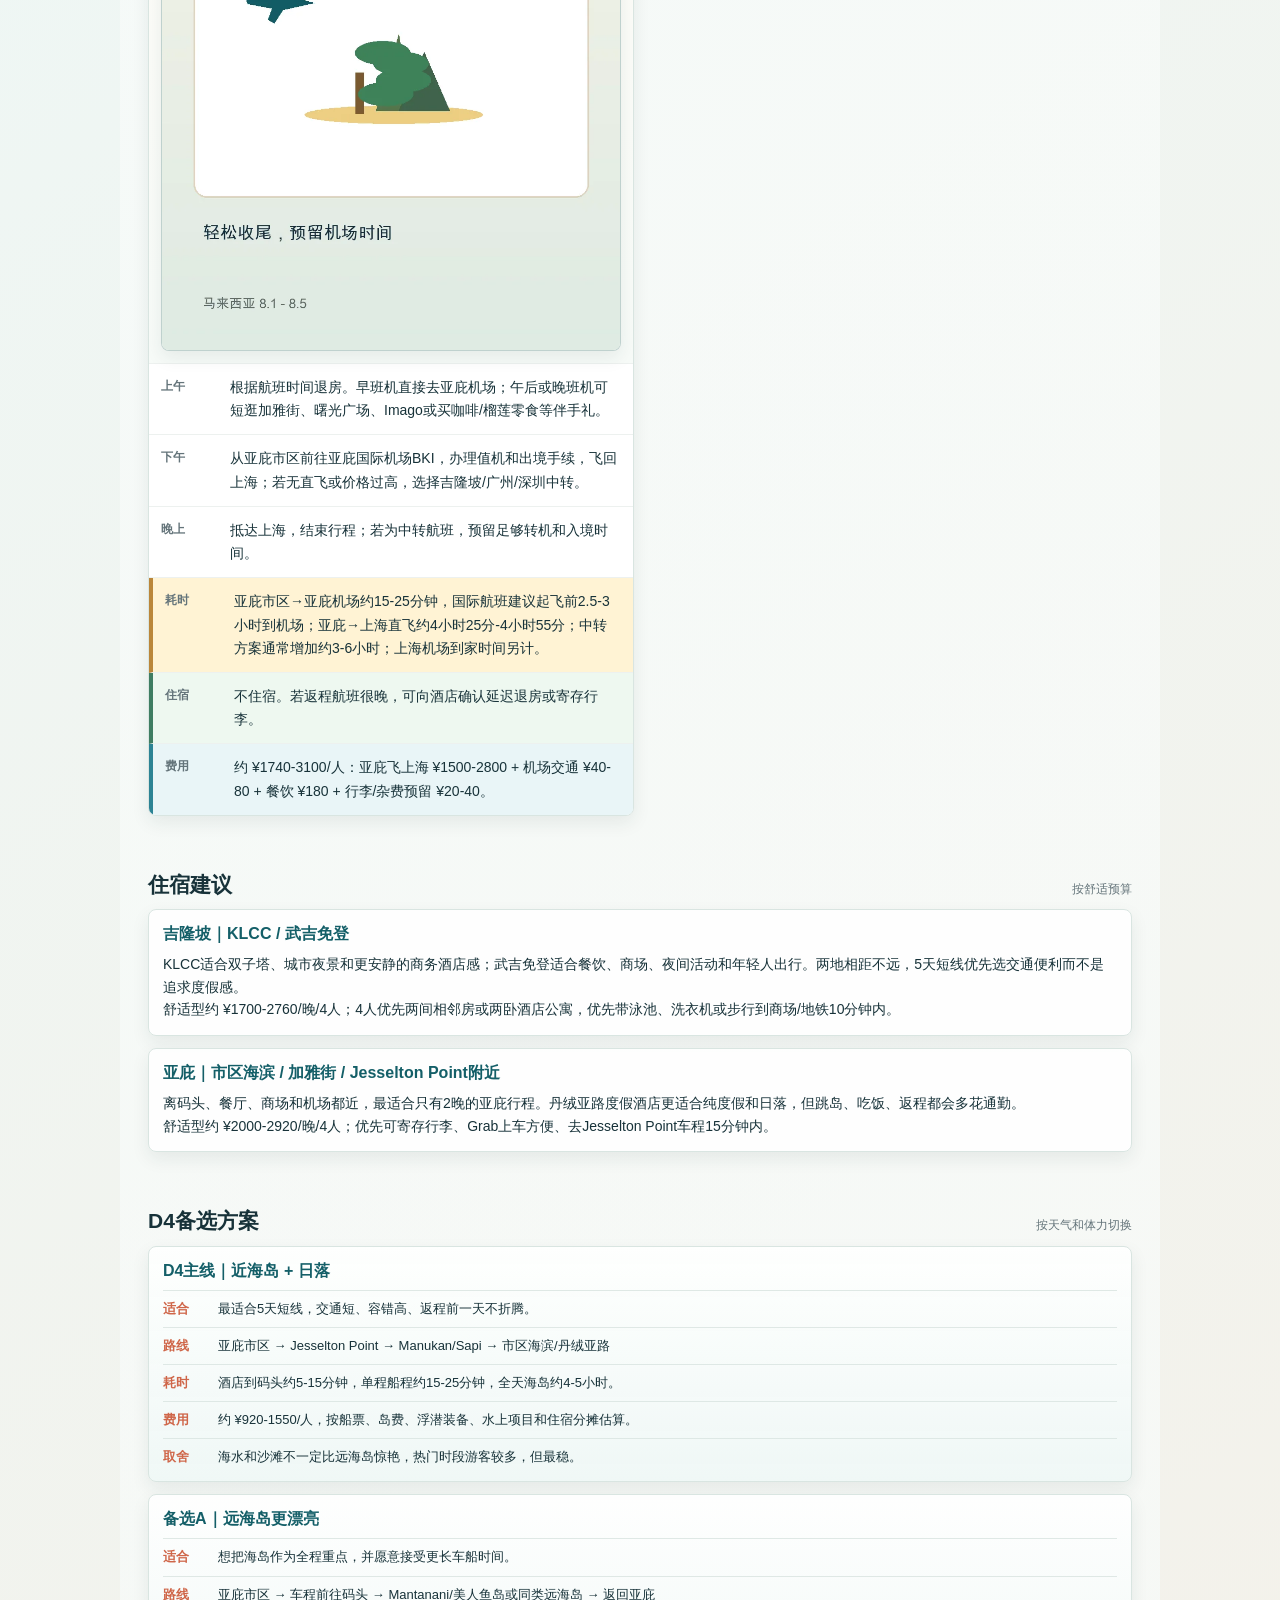
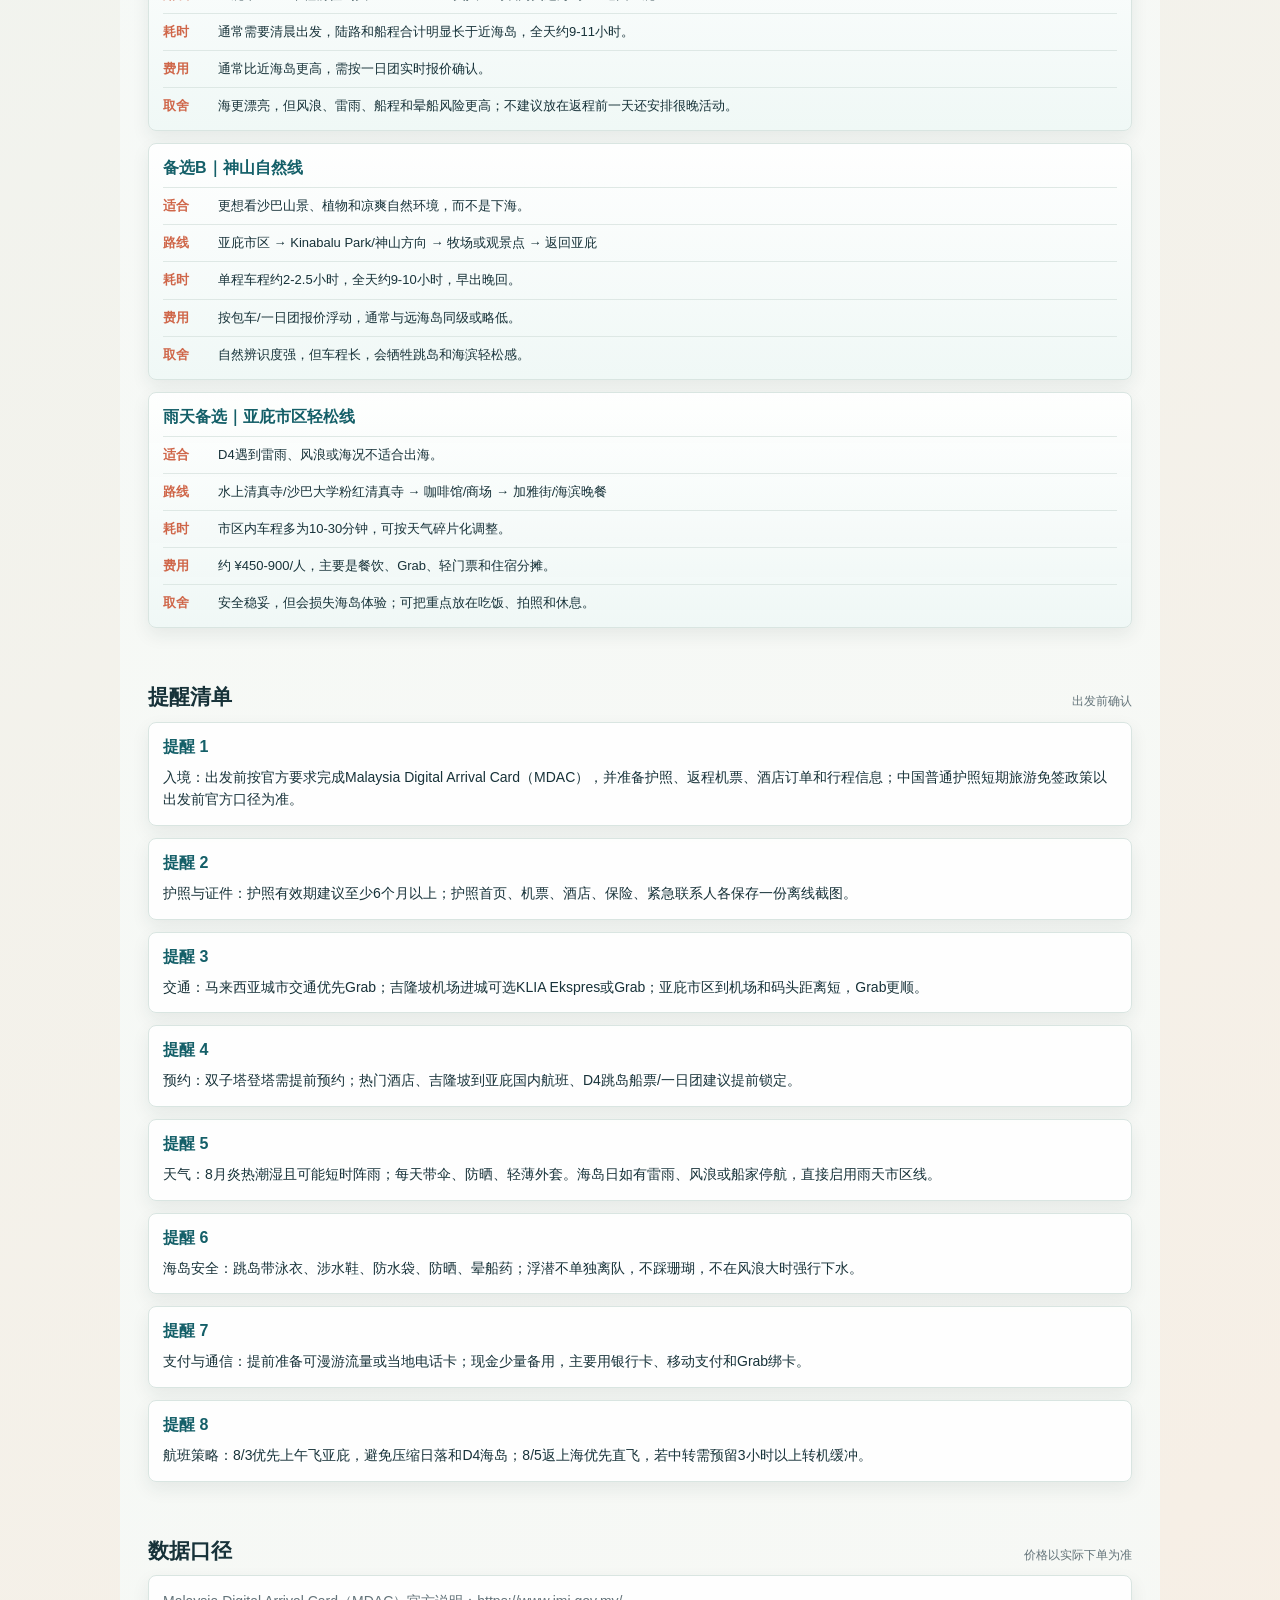
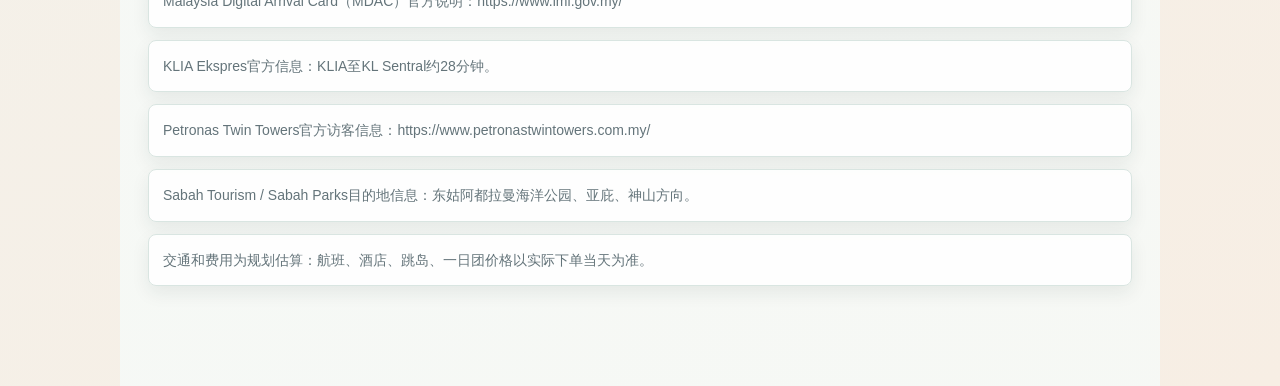
==== commit c43924a6: "Deepen Malaysia itinerary details" ====
--- a/malaysia-2026/index.html
+++ b/malaysia-2026/index.html
@@ -4,8 +4,8 @@
   <meta charset="utf-8" />
   <meta name="viewport" content="width=device-width, initial-scale=1, viewport-fit=cover" />
   <meta name="theme-color" content="#eef7f5" />
-  <meta name="description" content="2026年8月1日至8月5日，上海出发，吉隆坡进、亚庇出的马来西亚5天旅行方案。" />
-  <title>马来西亚5天旅行方案</title>
+  <meta name="description" content="2026年8月1日至8月5日，上海出发，吉隆坡进、亚庇出的马来西亚5天深度旅行方案。" />
+  <title>马来西亚5天深度旅行方案</title>
   <link rel="icon" type="image/png" href="assets/images/favicon.png" />
   <link rel="preload" href="assets/css/styles.css" as="style" />
   <link rel="preload" href="assets/data/itinerary.json" as="fetch" crossorigin="anonymous" />
@@ -54,6 +54,14 @@
         <div class="info-list" id="lodgingList"></div>
       </section>
 
+      <section class="info-section" aria-labelledby="alternativeTitle">
+        <div class="section-heading">
+          <h2 id="alternativeTitle">D4备选方案</h2>
+          <span>按天气和体力切换</span>
+        </div>
+        <div class="alternative-list" id="alternativeList"></div>
+      </section>
+
       <section class="info-section" aria-labelledby="reminderTitle">
         <div class="section-heading">
           <h2 id="reminderTitle">提醒清单</h2>
--- a/malaysia-2026/assets/css/styles.css
+++ b/malaysia-2026/assets/css/styles.css
@@ -131,6 +131,7 @@
 .route-step,
 .day-card,
 .info-card,
+.alternative-card,
 .reminder-item,
 .source-item {
   border: 1px solid var(--line);
@@ -276,6 +277,7 @@
 
 .day-list,
 .info-list,
+.alternative-list,
 .reminder-list,
 .source-list {
   display: grid;
@@ -432,12 +434,14 @@
 }
 
 .info-card,
+.alternative-card,
 .reminder-item,
 .source-item {
   padding: 14px;
 }
 
 .info-card h3,
+.alternative-card h3,
 .reminder-item h3 {
   margin: 0 0 8px;
   color: var(--teal);
@@ -455,6 +459,41 @@
 
 .source-item {
   color: var(--muted);
+  overflow-wrap: anywhere;
+}
+
+.alternative-card {
+  background: linear-gradient(180deg, rgba(255, 255, 255, 0.93), rgba(239, 248, 246, 0.9));
+}
+
+.alternative-card dl {
+  display: grid;
+  gap: 8px;
+  margin: 0;
+}
+
+.alternative-card div {
+  display: grid;
+  grid-template-columns: 46px 1fr;
+  gap: 9px;
+  padding-top: 8px;
+  border-top: 1px solid rgba(217, 229, 225, 0.82);
+}
+
+.alternative-card dt,
+.alternative-card dd {
+  margin: 0;
+  font-size: 13px;
+  line-height: 1.55;
+}
+
+.alternative-card dt {
+  color: var(--coral);
+  font-weight: 820;
+}
+
+.alternative-card dd {
+  color: var(--ink);
   overflow-wrap: anywhere;
 }
 
--- a/malaysia-2026/assets/css/styles.css
+++ b/malaysia-2026/assets/css/styles.css
@@ -131,6 +131,7 @@
 .route-step,
 .day-card,
 .info-card,
+.alternative-card,
 .reminder-item,
 .source-item {
   border: 1px solid var(--line);
@@ -276,6 +277,7 @@
 
 .day-list,
 .info-list,
+.alternative-list,
 .reminder-list,
 .source-list {
   display: grid;
@@ -432,12 +434,14 @@
 }
 
 .info-card,
+.alternative-card,
 .reminder-item,
 .source-item {
   padding: 14px;
 }
 
 .info-card h3,
+.alternative-card h3,
 .reminder-item h3 {
   margin: 0 0 8px;
   color: var(--teal);
@@ -455,6 +459,41 @@
 
 .source-item {
   color: var(--muted);
+  overflow-wrap: anywhere;
+}
+
+.alternative-card {
+  background: linear-gradient(180deg, rgba(255, 255, 255, 0.93), rgba(239, 248, 246, 0.9));
+}
+
+.alternative-card dl {
+  display: grid;
+  gap: 8px;
+  margin: 0;
+}
+
+.alternative-card div {
+  display: grid;
+  grid-template-columns: 46px 1fr;
+  gap: 9px;
+  padding-top: 8px;
+  border-top: 1px solid rgba(217, 229, 225, 0.82);
+}
+
+.alternative-card dt,
+.alternative-card dd {
+  margin: 0;
+  font-size: 13px;
+  line-height: 1.55;
+}
+
+.alternative-card dt {
+  color: var(--coral);
+  font-weight: 820;
+}
+
+.alternative-card dd {
+  color: var(--ink);
   overflow-wrap: anywhere;
 }
 
